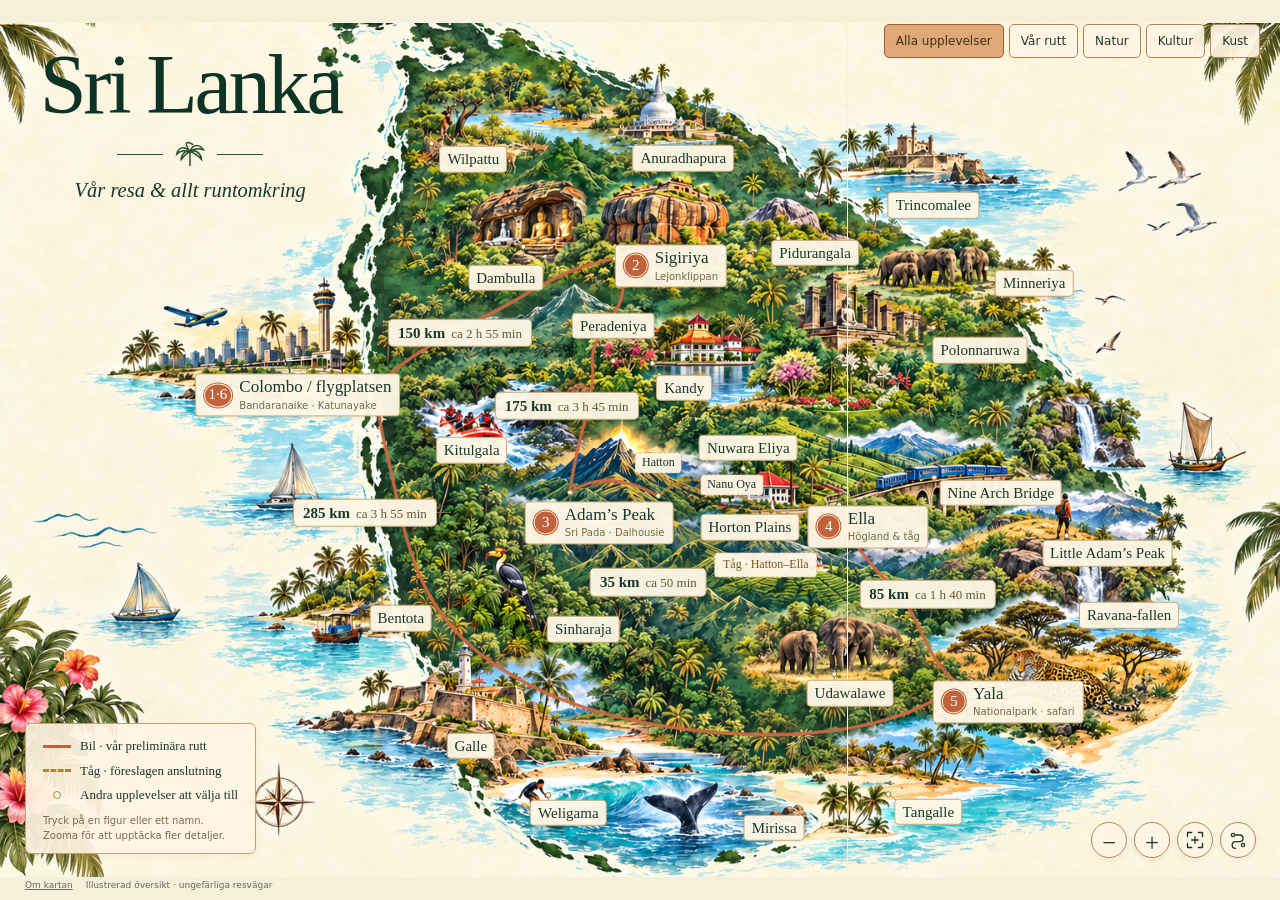
==== index.html @ a0d45b8d "Publish interactive illustrated Sri Lanka travel map" ====
<!doctype html>
<html lang="sv">
<head>
  <meta charset="utf-8">
  <meta name="viewport" content="width=device-width,initial-scale=1">
  <meta name="theme-color" content="#f4ecd9">
  <meta name="robots" content="noindex, nofollow, noarchive">
  <title>Decemberresan · Sri Lanka, vår resa & allt runtomkring</title>
  <link rel="icon" href="data:,">
  <style>:root{color-scheme:light;--paper:#f7efdb;--ink:#17382c;--muted:#6c6b53;--line:#bd9f75;--orange:#c0633d;--gold:#b5903e;--label-font:16px}
*{box-sizing:border-box}
html,body{margin:0;width:100%;height:100%;overflow:hidden;background:var(--paper)}
body{font-family:Georgia,'Times New Roman',serif;color:var(--ink)}
button{font:inherit;color:inherit;cursor:pointer;-webkit-tap-highlight-color:transparent}
button:focus-visible{outline:3px solid #b56236;outline-offset:4px}
[hidden]{display:none!important}
#atlas{position:relative;width:100%;height:100dvh;overflow:hidden;isolation:isolate;background:#f6efd9;touch-action:none;user-select:none;cursor:grab}
#atlas.dragging{cursor:grabbing}
#world{position:absolute;left:0;top:0;width:1536px;height:1024px;transform-origin:0 0;will-change:transform;pointer-events:none}
#artwork{display:block;width:1536px;height:1024px;pointer-events:none}
#routes{position:absolute;inset:0;width:1536px;height:1024px;overflow:visible}
.road-path,.rail-path{fill:none;stroke-linejoin:round;stroke-linecap:round}
.road-path{stroke:#ce6944;opacity:.96}
.rail-path{stroke:#ae8531}
.route-hit{fill:none;stroke:transparent;pointer-events:stroke;cursor:pointer}
.route-group.active .road-path,.route-group:hover .road-path{stroke:#a74323}
.route-group.active .rail-path,.route-group:hover .rail-path{stroke:#8e6420}
#leaders{position:absolute;inset:0;width:100%;height:100%;pointer-events:none;overflow:visible;z-index:2}
#leaders line{stroke:#967842;stroke-width:1;opacity:.78}
#figure-hotspots,#labels{position:absolute;inset:0;pointer-events:none}
#figure-hotspots{z-index:1}
#labels{z-index:3}
.figure-hotspot{position:absolute;border:0;background:transparent;pointer-events:auto;border-radius:45%;padding:0;cursor:pointer}
.figure-hotspot:hover,.figure-hotspot:focus-visible,.figure-hotspot.selected{outline:2px solid #caa456;outline-offset:-3px;box-shadow:0 0 0 5px #fff5d540}
.place-label,.road-label,.rail-label{position:absolute;left:0;top:0;pointer-events:auto;border:1px solid #c8aa78;background:#fff7e5f5;box-shadow:0 1px 2px #54371318;border-radius:4px;padding:4px 8px;white-space:nowrap;max-width:min(300px,85vw);font-size:var(--label-font);line-height:1.1;transform:translate(-50%,-50%);transition:background .15s,box-shadow .15s;cursor:pointer}
.place-label{display:flex;align-items:center;gap:7px}.place-label.planned{font-size:calc(var(--label-font) + 1px)}
.place-label .label-copy{display:block;text-align:left}
.place-label .label-subtitle{display:block;font-family:system-ui,sans-serif;font-size:10px;color:#766747;margin-top:3px;line-height:1.15}
.place-label.optional{padding:4px 7px;font-size:calc(var(--label-font) - 1px)}
.place-label.transport{font-size:12px;border-style:dashed;padding:3px 6px}
.place-label .ordinal{display:grid;place-items:center;flex-shrink:0;min-width:24px;height:24px;padding:0 4px;background:var(--orange);border:1px solid #fff1d6;color:white;font-family:Georgia,serif;font-size:15px;border-radius:50%;box-shadow:0 0 0 1px #c0643d}
.place-label:hover,.place-label.selected,.road-label:hover,.road-label.selected,.rail-label:hover,.rail-label.selected{background:#fff0cb;box-shadow:0 0 0 2px #c5803a55}
.road-label{padding:5px 9px;display:flex;align-items:baseline;gap:6px;border-radius:5px;font-size:15px}
.road-label strong{font-weight:700}.road-label span{font-size:13px;color:#665737}.road-label .separator{opacity:.6}
.rail-label{font-size:12px;color:#765822;border-style:dashed;padding:5px 8px}
.map-title{position:absolute;z-index:4;top:4.8%;left:3.1%;pointer-events:none;text-align:center;max-width:30vw}
.map-title h1{font-family:Georgia,serif;font-size:clamp(42px,6.6vw,104px);font-weight:400;letter-spacing:-3.3px;line-height:1;margin:0;color:#0d3327}
.title-rule{display:flex;justify-content:center;align-items:center;gap:12px;margin:13px 0 8px;color:#274d33}
.title-rule span{width:46px;height:1px;background:currentColor}.title-rule svg{width:30px;height:28px}
.map-title p{font-size:clamp(15px,1.6vw,24px);font-style:italic;margin:0;line-height:1.3}
.filters{position:absolute;right:20px;top:24px;z-index:5;display:flex;gap:5px;max-width:55vw;flex-wrap:wrap;justify-content:flex-end;touch-action:manipulation}
.filters button{font-family:system-ui,sans-serif;font-size:12px;background:#fff5e2eb;border:1px solid #af865a;border-radius:5px;padding:9px 11px;box-shadow:0 1px 2px #6445200a}
.filters button:hover{background:#f4dfb9}.filters button[aria-pressed=true]{background:#dfa877;color:#3d321e;border-color:#9f5c36}
.map-legend{position:absolute;left:25px;bottom:46px;z-index:5;padding:13px 17px 10px;background:#fff5e2eb;border:1px solid #c2a176;border-radius:6px;max-width:300px;box-shadow:0 2px 8px #7b5d2510;font-size:13px;line-height:1.4;pointer-events:none}
.map-legend div{display:flex;align-items:center;gap:9px;margin-bottom:6px}.map-legend i{display:block;flex-shrink:0;width:28px;height:0;border-top:3px solid var(--orange)}
.map-legend i.train-key{border-top:3px dashed #ac8737}.map-legend i.optional-key{width:8px;height:8px;border:1px solid #aa8453;border-radius:50%;background:#fff6df;margin:0 10px}
.map-legend p{font-family:system-ui,sans-serif;font-size:10px;color:#766b54;line-height:1.5;margin:9px 0 0}
.map-tools{position:absolute;right:24px;bottom:42px;z-index:5;display:flex;align-items:center;gap:7px;touch-action:manipulation}
.map-tools button{width:36px;height:36px;display:grid;place-items:center;border:1px solid #aa8757;background:#fff5e2f5;border-radius:50%;padding:7px;font-size:25px;font-family:Georgia,serif;line-height:1;box-shadow:0 2px 5px #51371412}
.map-tools button:hover{background:#f1ddbd}.map-tools svg{width:20px;height:20px}
.place-card{position:absolute;z-index:10;width:290px;max-width:calc(100vw - 24px);max-height:calc(100dvh - 28px);overflow:auto;padding:18px 20px;background:#fff8e9;border:1px solid #aa8759;box-shadow:0 7px 30px #182f2855;border-radius:7px;cursor:default;touch-action:pan-y;user-select:text}
.close-card{position:absolute;right:7px;top:7px;width:27px;height:27px;display:grid;place-items:center;border:0;background:transparent;border-radius:50%;padding:6px}.close-card:hover{background:#ebdec5}.close-card svg{width:16px;height:16px}
.card-status{font-family:system-ui,sans-serif;letter-spacing:1.25px;font-size:9px;line-height:1.4;text-transform:uppercase;color:#8e5c33;margin-right:17px;margin-bottom:6px}
.place-card h2{font-size:25px;font-weight:400;line-height:1.15;margin:0 0 6px;letter-spacing:-.3px;padding-right:8px}
.place-card p{font-family:system-ui,sans-serif;font-size:12px;line-height:1.65;margin:9px 0;color:#314d3e}.place-card .card-subtitle{font-size:11px;line-height:1.4;color:#7e7058;margin:0 0 9px}
.place-card .card-note{font-size:10px;color:#7d6e55;border-top:1px solid #e0cdb0;padding-top:8px;margin-top:12px}
.card-metric{font-family:Georgia,serif;font-size:23px;background:#f0e5cd;padding:9px 10px;margin:10px 0 0;border-radius:4px}.card-metric small{display:block;font-family:system-ui,sans-serif;font-size:11px;margin-top:4px;color:#716148}
.map-footnote{position:absolute;bottom:10px;left:25px;right:25px;z-index:4;display:flex;align-items:center;gap:13px;font-family:system-ui,sans-serif;font-size:9px;color:#6e6757;pointer-events:none}.map-footnote button{border:0;background:transparent;padding:0;text-decoration:underline;font-family:inherit;font-size:inherit;pointer-events:auto;color:inherit}
.sr-only{position:absolute;width:1px;height:1px;overflow:hidden;clip:rect(0,0,0,0);white-space:nowrap}
@media(max-width:850px){:root{--label-font:13px}.map-title{top:18px;left:17px;max-width:70vw;text-align:left}.map-title h1{font-size:39px;letter-spacing:-1.5px}.map-title p{font-size:13px;background:#f9efdcd9;display:inline-block;padding:2px 4px 3px 0}.title-rule{display:none}.filters{top:100px;left:13px;right:13px;max-width:none;justify-content:flex-start;gap:4px}.filters button{font-size:10px;padding:6px 8px;background:#fff5e2f5}.map-legend{left:13px;bottom:44px;padding:9px 11px;font-size:10px;max-width:230px}.map-legend p{font-size:9px;margin-top:5px}.map-legend div{gap:6px;margin-bottom:4px}.map-legend i{width:18px;border-width:2px}.map-legend i.train-key{border-width:2px}.map-legend i.optional-key{margin:0 5px;width:8px}.map-tools{right:13px;bottom:44px;display:grid;grid-template-columns:32px 32px;gap:5px}.map-tools button{width:32px;height:32px;font-size:22px}.map-footnote{left:14px;right:12px;font-size:8px;gap:9px}.place-label .label-subtitle{font-size:9px}.place-label .ordinal{min-width:20px;height:20px;font-size:12px}.place-label{padding:3px 6px;gap:5px}.road-label{padding:4px 6px;gap:4px;font-size:11px}.road-label span{font-size:10px}.rail-label{font-size:10px}.place-card{width:270px}.figure-hotspot:hover{outline:0}}
@media(prefers-reduced-motion:reduce){*{transition:none!important;scroll-behavior:auto!important}}
</style>
</head>
<body>
  <main id="atlas" aria-label="Interaktiv illustrationskarta över Sri Lanka">
    <div id="world" aria-hidden="true">
      <img id="artwork" src="[data-uri]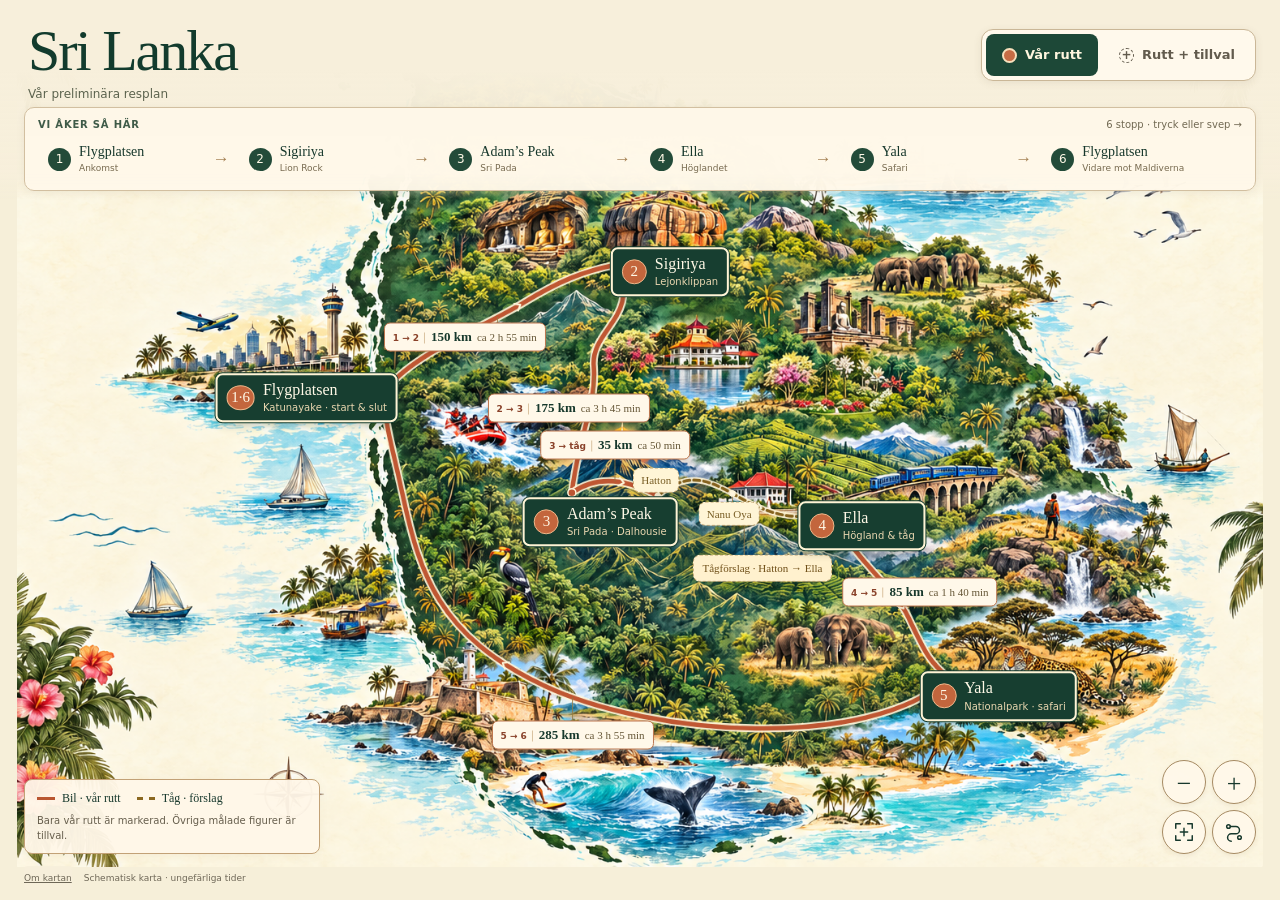
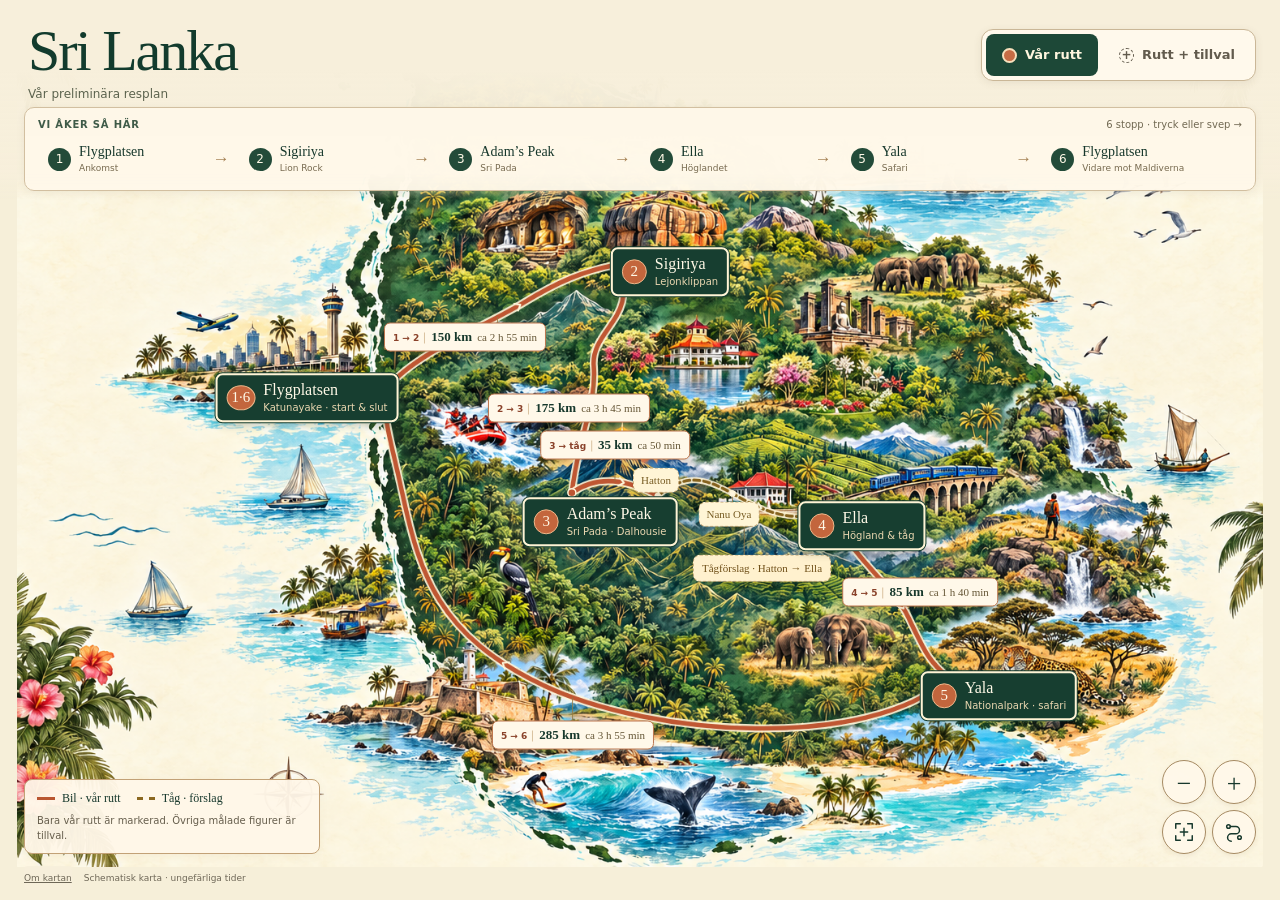
